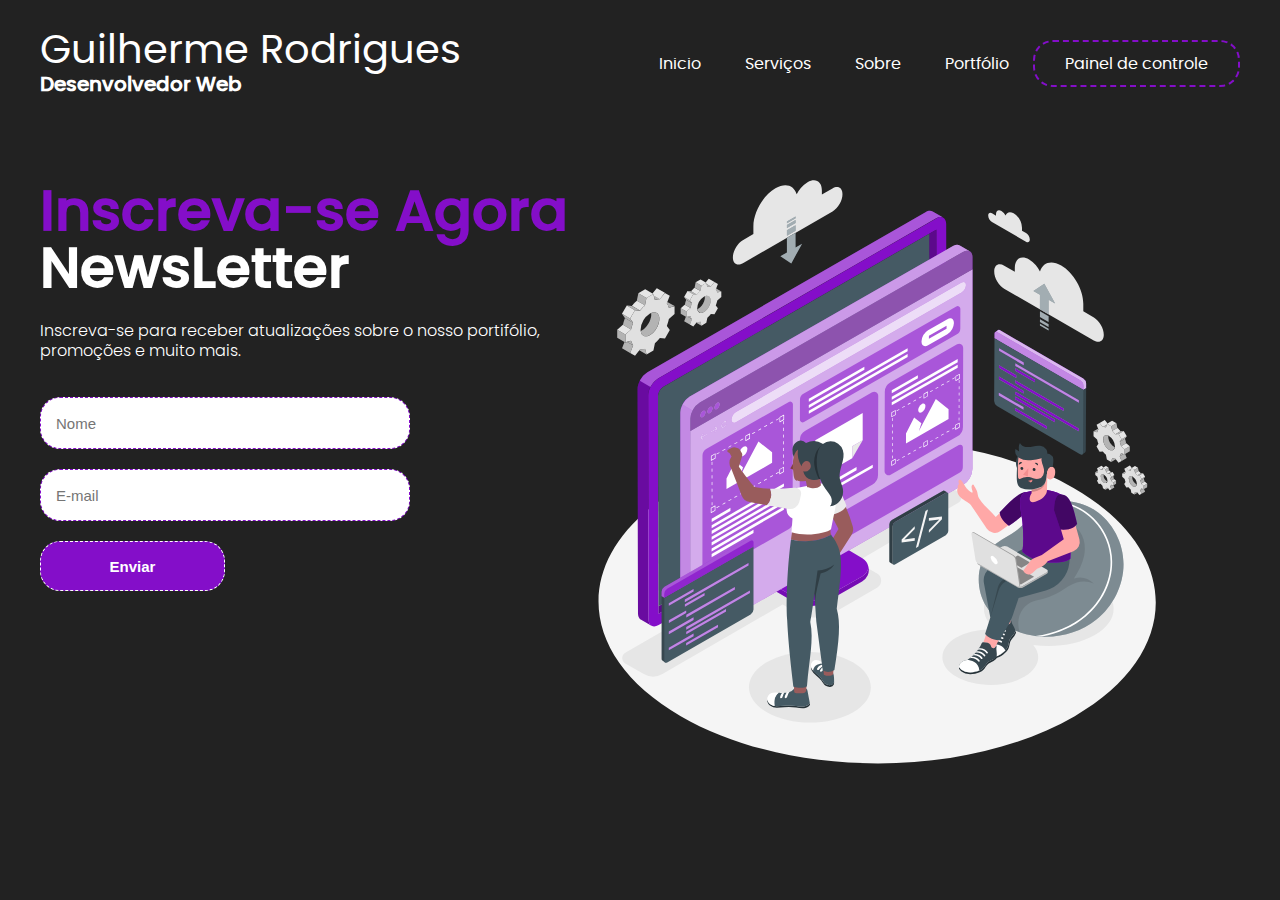
==== index.html @ 071ee6e3 "primeiro upload" ====
<!DOCTYPE html>
<html lang="pt-br">
<head>
    <meta charset="UTF-8">
    <meta http-equiv="X-UA-Compatible" content="IE=edge">
    <meta name="viewport" content="width=device-width, initial-scale=1.0">
    <link href="styles/style.css" rel="stylesheet">
    <link href="styles/fonts.css" rel="stylesheet">
    <link href="styles/media.css" rel="stylesheet">
    <title>Guilherme Rodrigues</title>
</head>
<body>
 <header> <!--Cabeçalho-->
        <div id="title">
            <h1>Guilherme Rodrigues</h1>   
            <h3>Desenvolvedor Web</h3> 
        </div>  

        <ul> <!-- Lista desordenada -->
            <a href="index.html"><li>Inicio</li></a> <!--a significa que é o link href é o caminho-->
            <a href="#"><li>Serviços</li></a>
            <a href="#"><li>Sobre</li></a>
            <a href="portfolio.html"><li>Portfólio</li></a>
            <a href="#" id="inscreva-se-but"><li>Painel de controle</li></a>
 </header>   
    <main> <!--parte principal do site-->
        <aside><!--tag semantica para definir uma página que tenha um lado-->
            <h2><span>Inscreva-se Agora</span></h2> <!--h2 é o texto de nível 2 -->
            <h2>NewsLetter</h2>
            <p>Inscreva-se para receber atualizações sobre o nosso portifólio, promoções e muito mais.</p> <!--parágrafo-->
            <!--tag semantica para formulário-->
            <form>
                <input type="text" placeholder="Nome"> <!--placeholder é o nome que fica dentrod a caíxa de texto-->
                <input type="email" placeholder="E-mail">
                <input type="submit" value="Enviar">
                <!--em caso de botão não se troca o texto com o placeholder e sim com o value-->
            </form>
        </aside>
        <article> <!--div semantica onde serão abrigadas imagens-->
            <img src="images/img.svg" alt="imagem">
        </article>
    </main>
</body>
</html>
---- styles/style.css ----
body{
    background-color: rgb(34, 34, 34);
    color: white;
    font-family: poppinsregular;
    max-width: 1200px;
    margin: 0 auto;
    padding: 15px;
}

header{
    display: flex;
    flex-direction: row;
    justify-content: space-between;
    align-items: center;
}

#title{
    flex-direction: column;
    line-height: 10px;
    cursor: pointer;
}

#title >h1:hover{
    color: rgb(132, 14, 201);
}

li{
    display: inline-block;
    margin: 20px;
}

a{
    color:white;
}

a:hover{
    color: rgb(132, 14, 201);
    transition: 0.3s all;
}

#inscreva-se-but{
    border: 2px dashed rgb(132, 14, 201);
    padding: 10px;
    border-radius: 20px;
}

#inscreva-se-but:hover{
    background-color: rgb(132, 14, 201);
    color: white;
}
h1{
    font-size: 40px;
    font-weight: 200;
}

main{
    display: flex;
    flex-direction: row;
    margin-top: 50px;
}

h2{
    font-size: 56px;
    line-height: 10px;
    font-family: poppinsmedium;
}

h3{
    font-size: 20px;
    line-height: 10px;
    font-family: poppinsmedium;
}

span{
    color: rgb(132, 14, 201);
}

p{
    line-height: 20px;
    max-width: 500px;
    font-family: poppinslight;
}

img{
    width: 620px;
}

form{
    display: flex;
    flex-direction: column;
    width: 70%;
}

form [type="text"]{
    border: 1px dashed rgb(132, 14, 201);
}

form [type="email"]{
    border: 1px dashed rgb(132, 14, 201);
}


form [type="submit"]{
    height: 50px;
    width: 50%;
    background-color: rgb(132, 14, 201);
    color: white;
    font-weight: bold;
    border: dashed white 1px;
}

form [type="submit"]:hover{
    cursor: pointer;
    background-color: rgb(65, 18, 92);
}

input{
    margin-top: 20px;
    height: 20px;
    padding: 15px;
    border-radius: 20px;
    border: none;
    font-size: 15px;
}

.principal{
    margin: 8%;

}

.imglogin{
    width: 300px;
    border-radius: 20px;
    border: 1px dashed rgb(132, 14, 201); 
    cursor: pointer;
    
}

.imglogin:hover {
    width: 400px;
    transition: width 0.3s;
}

.card-site{
    padding: 10px;
    display: flex;
}

figcaption {
    text-decoration: underline;
    cursor: pointer;
  }
---- styles/fonts.css ----
@font-face {
    font-family: 'poppinsblack';
    src: url('../components/fonts/poppins-black-webfont.woff2') format('woff2'),
         url('../components/fonts/poppins-black-webfont.woff') format('woff');
    font-weight: normal;
    font-style: normal;
  
  }
  
  
  
  
  @font-face {
    font-family: 'poppinsbold';
    src: url('../components/fonts/poppins-bold-webfont.woff2') format('woff2'),
         url('../components/fonts/poppins-bold-webfont.woff') format('woff');
    font-weight: normal;
    font-style: normal;
  
  }
  
  
  @font-face {
    font-family: 'poppinslight';
    src: url('../components/fonts/poppins-light-webfont.woff2') format('woff2'),
         url('../components/fonts/poppins-light-webfont.woff') format('woff');
    font-weight: normal;
    font-style: normal;
  
  }
  
  
  @font-face {
    font-family: 'poppinsmedium';
    src: url('../components/fonts/poppins-medium-webfont.woff2') format('woff2'),
         url('../components/fonts/poppins-medium-webfont.woff') format('woff');
    font-weight: normal;
    font-style: normal;
  
  }
  
  @font-face {
    font-family: 'poppinsregular';
    src: url('../components/fonts/poppins-regular-webfont.woff2') format('woff2'),
         url('../components/fonts/poppins-regular-webfont.woff') format('woff');
    font-weight: normal;
    font-style: normal;
  
  }
  
  @font-face {
    font-family: 'poppinssemibold';
    src: url('../components/fonts/poppins-semibold-webfont.woff2') format('woff2'),
         url('../components/fonts/poppins-semibold-webfont.woff') format('woff');
    font-weight: normal;
    font-style: normal;
  
  }
---- styles/media.css ----
@media screen and (max-width: 1200px){

    header{
        flex-direction: column;
    }

    main{
        flex-direction: column;
    }

    h1{
        font-size: 20px;
    }

    h2{
        font-size: 18px;
    }

    h3{
        font-size: 14px;
    }

    span{
        font-size: 18px;
    }

    form{
        margin: 0 auto;
        width: 50%;
    }

    input{
        align-self: center;
    }

    img{
        display: none;
    }

    ul{
        text-align: center;
    }
}
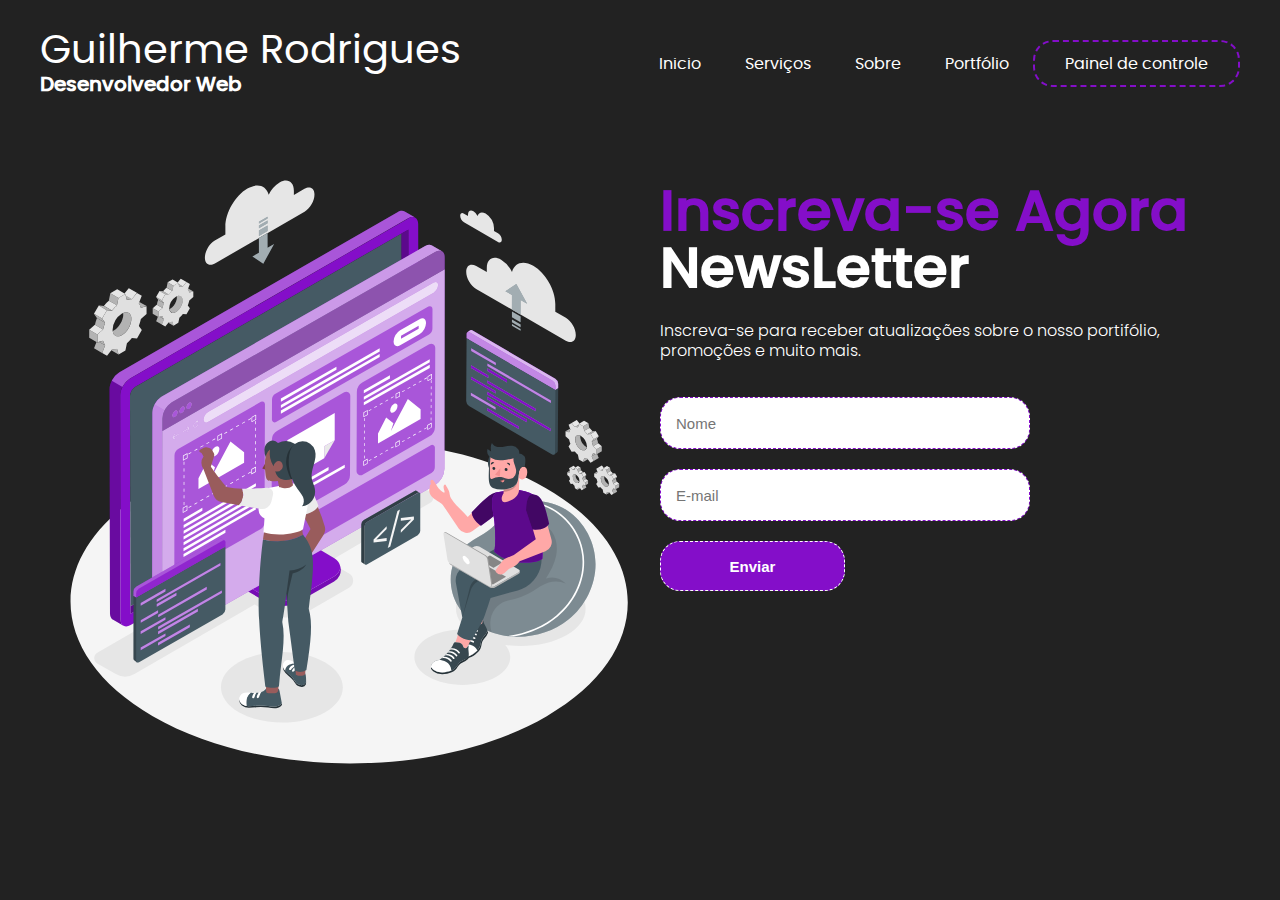
==== commit db263c62: "mudança estrutural" ====
--- a/index.html
+++ b/index.html
@@ -24,6 +24,9 @@
             <a href="#" id="inscreva-se-but"><li>Painel de controle</li></a>
  </header>   
     <main> <!--parte principal do site-->
+        <article> <!--div semantica onde serão abrigadas imagens-->
+            <img src="images/img.svg" alt="imagem">
+        </article>
         <aside><!--tag semantica para definir uma página que tenha um lado-->
             <h2><span>Inscreva-se Agora</span></h2> <!--h2 é o texto de nível 2 -->
             <h2>NewsLetter</h2>
@@ -36,9 +39,7 @@
                 <!--em caso de botão não se troca o texto com o placeholder e sim com o value-->
             </form>
         </aside>
-        <article> <!--div semantica onde serão abrigadas imagens-->
-            <img src="images/img.svg" alt="imagem">
-        </article>
+        
     </main>
 </body>
 </html>--- a/styles/style.css
+++ b/styles/style.css
@@ -150,4 +150,13 @@
     text-decoration: underline;
     cursor: pointer;
   }
+
+.planilha {
+    width: 800px;
+    height: 600px;
+    position: absolute;
+    top: 50px;
+    left: 50px;
+}
+
   --- a/styles/media.css
+++ b/styles/media.css
@@ -1,4 +1,4 @@
-@media screen and (max-width: 1200px){
+@media screen and (max-width: 600px){
 
     header{
         flex-direction: column;
@@ -34,7 +34,7 @@
     }
 
     img{
-        display: none;
+        width: 35vw;
     }
 
     ul{
